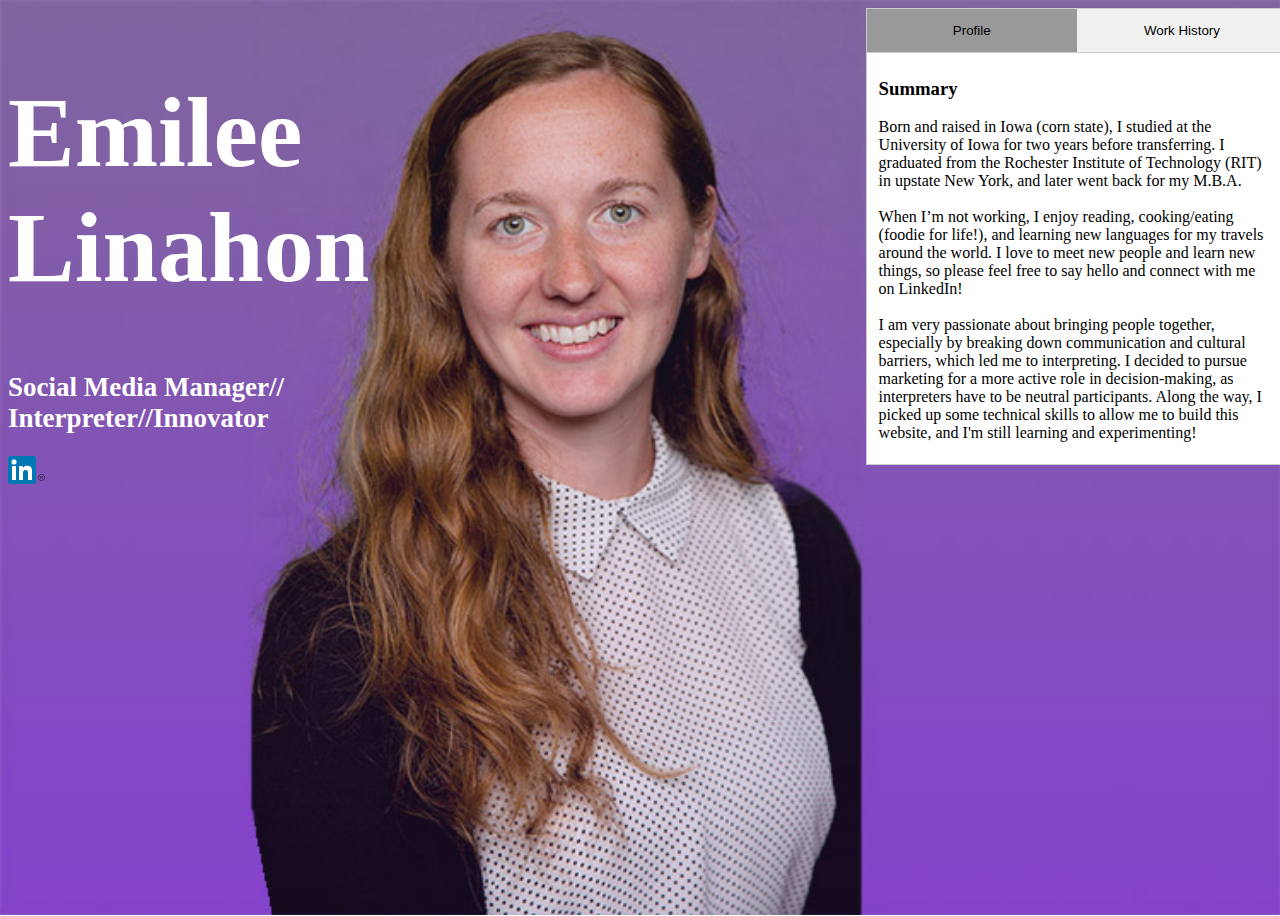
==== EmileeLinahon/index.html @ a99b5a28 "Officially online!" ====
<!DOCTYPE html>
<html>
	<head>
		<title>Emilee Linahon</title>
		<link href="main.css" rel="stylesheet">

	</head>
	<body>
		<div class="container">
      <div id="col1">
        <h1 id="NameTitle">Emilee <br> Linahon</h1>
        <h2 id="Roles">Social Media Manager//<br>Interpreter//Innovator</h2>
        <a href="https://www.linkedin.com/in/emilee-linahon-09620529/" target="blank">
          <img src="LinkedIn.png" alt="LinkedIn Logo">
        </a>
      </div>
      <div id="col2">
        <p>Nothing</p>
      </div>
      <div id="col3">
        <div class="tab">
          <button class="tablinks" onclick="showProfile()" id="prof">Profile</button>
          <button class="tablinks" onclick="showWorkHistory()" id="wh">Work History</button>
        </div>	
          <div id='Profile' class="tabcontent">
            <h3>Summary</h3>
            <p>Born and raised in Iowa (corn state), I studied at the University of Iowa for two years before transferring. I graduated from the Rochester Institute of Technology (RIT) in upstate New York, and later went back for my M.B.A.
              <br><br>When I’m not working, I enjoy reading, cooking/eating (foodie for life!), and learning new languages for my travels around the world. I love to meet new people and learn new things, so please feel free to say hello and connect with me on LinkedIn!
              <br><br>I am very passionate about bringing people together, especially by breaking down communication and cultural barriers, which led me to interpreting. I decided to pursue marketing for a more active role in decision-making, as interpreters have to be neutral participants. Along the way, I picked up some technical skills to allow me to build this website, and I'm still learning and experimenting!                
            </p>
          </div>
          <div id='WorkHistory' class="tabcontent">
            <h3>Industry Experience</h3>
            <p>Since relocating, I have been interpreting courses at the various locations of the San Diego Community College District.
              <br><br>In Rochester, I was a part-time social media manager at Soul Juicin, working with Facebook, Twitter, Instagram, and YouTube.
              <br><br>While in grad school and working at Soul Juicin, I also worked full-time at RIT as an interpreter on the science/engineering team.
              <br><br>Once I graduated from undergrad, I interpreted as a freelancer before being hired at RIT.
              <br><br>While studying at RIT, I became student manager of Artesano Cafe, then worked as a student interpreter and scheduler.
              <br><br>For detailed information and skills, please look at my LinkedIn.
            </p> 
          </div>
			</div>
		</div>			
    <script type="text/javascript" src="main.js"></script>
    <script>
      document.getElementById("prof").click();
    </script>
    <script type="text/javascript" src="https://platform.linkedin.com/badges/js/profile.js" async defer></script>
    <script src="//platform.linkedin.com/in.js" type="text/javascript"> lang: en_US</script>
	</body>
</html>
---- EmileeLinahon/main.css ----
body {
	background-image: url(PS.jpg);
	background-repeat: no-repeat;
	background-attachment: fixed;
	background-size: cover;
	color: white;
	height: 100vh;
	width: 100vw;
	overflow: hidden;
}

#col2 {
	visibility: hidden;
}

.container {
	overflow: hidden;
}

/* Tab */
div.tab {
    border: 1px solid #ccc;
	background-color: #f1f1f1;
	display: flex;
	overflow: hidden;
}

.tablinks {
	flex: 1;
}

/* Buttons inside tab */
div.tab button {
    background-color: inherit;
    float: left;
    border: none;
    outline: none;
    cursor: pointer;
    padding: 14px 16px;
    transition: 0.3s;
}

/* Hover on buttons */
div.tab button:hover {
    background-color: #ddd;
}

/* Active/current tablink */
div.tab button.active {
    background-color: #999;
}

.tabcontent {
	background: white;
	color: black;
    padding: 6px 12px;
    border: 1px solid #ccc;
	border-top: none;
	overflow: hidden;
}

#col3 {
	max-height: 100vh;
}

#WorkHistory {
	display: none;
}

@media screen and (min-width: 768px) {
	#NameTitle {
		font-size: 72px;
	}
	#Roles {
		font-size: 20px;
	}
	#col1 {
		border-radius: 0px;
		float: left;
		padding: 0px;
		margin: 0px;
		width: 26%;
	}
	#col2 {
		border-radius: 0px;
		float: left;
		padding: 0px;
		margin: 0px;
		width: 42%;
	}
	#col3 {
		border-radius: 0px;
		float: left;
		padding: 0px;
		margin: 0px;
		width: 32%;
	}
}

@media screen and (min-width: 1024px) {
	#NameTitle {
		font-size: 100px;
	}
	#Roles {
		font-size: 27px;
	}
	#col1 {
		border-radius: 0px;
		float: left;
		padding: 0px;
		margin: 0px;
		width: 26%;
	}
	#col2 {
		border-radius: 0px;
		float: left;
		padding: 0px;
		margin: 0px;
		width: 41%;
	}
	#col3 {
		border-radius: 0px;
		float: left;
		padding: 0px;
		margin: 0px;
		width: 33%;
	}
}

@media screen and (min-width: 1440px) {
	#NameTitle {
		font-size: 123px;
	}
	#Roles {
		font-size: 35px;
	}
	#col1 {
		border-radius: 0px;
		float: left;
		padding: 0px;
		margin: 0px;
		width: 26%;
	}
	#col2 {
		border-radius: 0px;
		float: left;
		padding: 0px;
		margin: 0px;
		width: 36%;
	}
	#col3 {
		border-radius: 0px;
		float: left;
		padding: 0px;
		margin: 0px;
		width: 38%;
	}
}

@media screen and (min-width: 2560px) {
	#NameTitle {
		font-size: 190px;
	}
	#Roles {
		font-size: 57px;
	}
	#col1 {
		border-radius: 0px;
		float: left;
		padding: 0px;
		margin: 0px;
		width: 26%;
	}
	#col2 {
		border-radius: 0px;
		float: left;
		padding: 0px;
		margin: 0px;
		width: 36%;
	}
	#col3 {
		border-radius: 0px;
		float: left;
		padding: 0px;
		margin: 0px;
		width: 38%;
	}
}

@media screen and (max-width: 767px) {
	body {
		background-image: url(mini.jpg);
	}
	#NameTitle {
		font-size: 54px;
	}

	#Roles {
		font-size: 20px;
	}
	#col1 {
		border-radius: 0px;
		float: left;
		padding: 0px;
		margin: 0px;
		width: 47%;
	}
	#col2 {
		border-radius: 0px;
		float: left;
		padding: 0px;
		margin: 0px;
		width: 6%;
	}
	#col3 {
		border-radius: 0px;
		float: left;
		padding: 0px;
		margin: 0px;
		width: 47%;
	}
}

.row {
	background: none;
}

footer {
	clear: both;
}
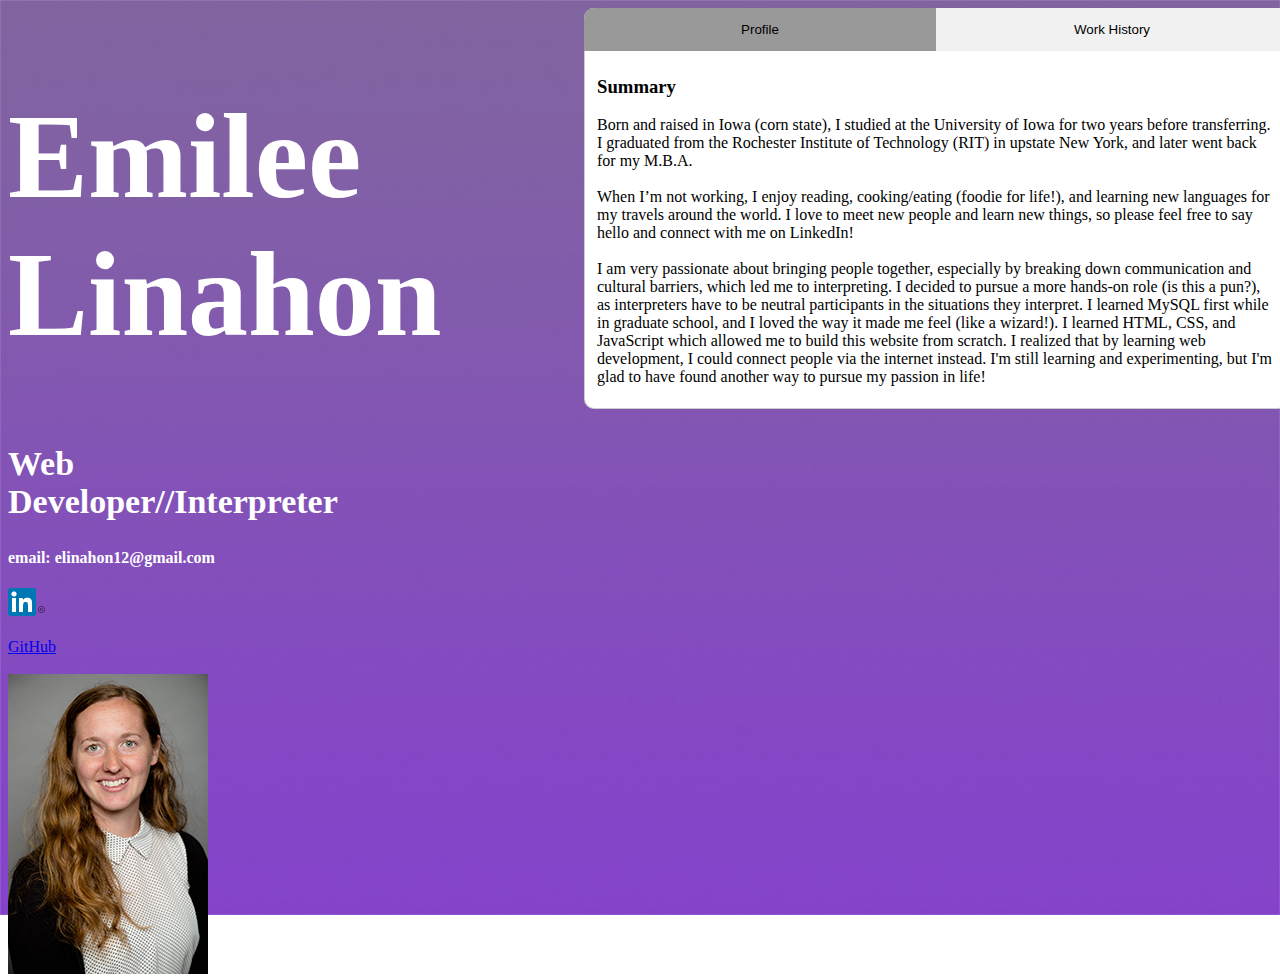
==== commit aa65d2b4: "fixed the media queries" ====
--- a/EmileeLinahon/index.html
+++ b/EmileeLinahon/index.html
@@ -9,10 +9,13 @@
 		<div class="container">
       <div id="col1">
         <h1 id="NameTitle">Emilee <br> Linahon</h1>
-        <h2 id="Roles">Social Media Manager//<br>Interpreter//Innovator</h2>
-        <a href="https://www.linkedin.com/in/emilee-linahon-09620529/" target="blank">
+        <h2 id="Roles">Web Developer//Interpreter</h2>
+        <h4 id='email'>email: elinahon12@gmail.com</h4>
+        <a href="https://www.linkedin.com/in/emileelinahon/" target="blank">
           <img src="LinkedIn.png" alt="LinkedIn Logo">
-        </a>
+        </a><br><br>
+        <a class="github-button" href="https://github.com/elinahon">GitHub</a><br><br>
+        <img src="little1.jpg" class="little" />
       </div>
       <div id="col2">
         <p>Nothing</p>
@@ -26,17 +29,17 @@
             <h3>Summary</h3>
             <p>Born and raised in Iowa (corn state), I studied at the University of Iowa for two years before transferring. I graduated from the Rochester Institute of Technology (RIT) in upstate New York, and later went back for my M.B.A.
               <br><br>When I’m not working, I enjoy reading, cooking/eating (foodie for life!), and learning new languages for my travels around the world. I love to meet new people and learn new things, so please feel free to say hello and connect with me on LinkedIn!
-              <br><br>I am very passionate about bringing people together, especially by breaking down communication and cultural barriers, which led me to interpreting. I decided to pursue marketing for a more active role in decision-making, as interpreters have to be neutral participants. Along the way, I picked up some technical skills to allow me to build this website, and I'm still learning and experimenting!                
+              <br><br>I am very passionate about bringing people together, especially by breaking down communication and cultural barriers, which led me to interpreting. I decided to pursue a more hands-on role (is this a pun?), as interpreters have to be neutral participants in the situations they interpret. I learned MySQL first while in graduate school, and I loved the way it made me feel (like a wizard!). I learned HTML, CSS, and JavaScript which allowed me to build this website from scratch. I realized that by learning web development, I could connect people via the internet instead. I'm still learning and experimenting, but I'm glad to have found another way to pursue my passion in life!              
             </p>
           </div>
           <div id='WorkHistory' class="tabcontent">
             <h3>Industry Experience</h3>
-            <p>Since relocating, I have been interpreting courses at the various locations of the San Diego Community College District.
-              <br><br>In Rochester, I was a part-time social media manager at Soul Juicin, working with Facebook, Twitter, Instagram, and YouTube.
+            <p>For detailed information and skills, please look at my LinkedIn (link provided on the left side of the page).
+              <br><br>Since relocating to San Diego, I have been interpreting part-time while I work on my development skills. I have also been studying computer science topics such as algorithms, as well as learning to build applications using React and Android.
+              <br><br>In Rochester, I was a part-time social media manager at Soul Juicin, working with Facebook, Twitter, Instagram, and YouTube. I also worked as a data analyst to spot opportunities for business growth.
               <br><br>While in grad school and working at Soul Juicin, I also worked full-time at RIT as an interpreter on the science/engineering team.
               <br><br>Once I graduated from undergrad, I interpreted as a freelancer before being hired at RIT.
               <br><br>While studying at RIT, I became student manager of Artesano Cafe, then worked as a student interpreter and scheduler.
-              <br><br>For detailed information and skills, please look at my LinkedIn.
             </p> 
           </div>
 			</div>
@@ -47,5 +50,6 @@
     </script>
     <script type="text/javascript" src="https://platform.linkedin.com/badges/js/profile.js" async defer></script>
     <script src="//platform.linkedin.com/in.js" type="text/javascript"> lang: en_US</script>
+    <script async defer src="https://buttons.github.io/buttons.js"></script>
 	</body>
 </html>--- a/EmileeLinahon/main.css
+++ b/EmileeLinahon/main.css
@@ -6,7 +6,11 @@
 	color: white;
 	height: 100vh;
 	width: 100vw;
-	overflow: hidden;
+	overflow: scroll;
+}
+
+.little {
+	visibility: hidden;
 }
 
 #col2 {
@@ -19,7 +23,7 @@
 
 /* Tab */
 div.tab {
-    border: 1px solid #ccc;
+	border-radius: 10px 10px 0 0;
 	background-color: #f1f1f1;
 	display: flex;
 	overflow: hidden;
@@ -52,6 +56,7 @@
 
 .tabcontent {
 	background: white;
+	border-radius: 0 0 10px 10px;
 	color: black;
     padding: 6px 12px;
     border: 1px solid #ccc;
@@ -67,134 +72,16 @@
 	display: none;
 }
 
-@media screen and (min-width: 768px) {
-	#NameTitle {
-		font-size: 72px;
-	}
-	#Roles {
-		font-size: 20px;
-	}
-	#col1 {
-		border-radius: 0px;
-		float: left;
-		padding: 0px;
-		margin: 0px;
-		width: 26%;
-	}
-	#col2 {
-		border-radius: 0px;
-		float: left;
-		padding: 0px;
-		margin: 0px;
-		width: 42%;
-	}
-	#col3 {
-		border-radius: 0px;
-		float: left;
-		padding: 0px;
-		margin: 0px;
-		width: 32%;
-	}
-}
-
-@media screen and (min-width: 1024px) {
-	#NameTitle {
-		font-size: 100px;
-	}
-	#Roles {
-		font-size: 27px;
-	}
-	#col1 {
-		border-radius: 0px;
-		float: left;
-		padding: 0px;
-		margin: 0px;
-		width: 26%;
-	}
-	#col2 {
-		border-radius: 0px;
-		float: left;
-		padding: 0px;
-		margin: 0px;
-		width: 41%;
-	}
-	#col3 {
-		border-radius: 0px;
-		float: left;
-		padding: 0px;
-		margin: 0px;
-		width: 33%;
-	}
-}
-
-@media screen and (min-width: 1440px) {
-	#NameTitle {
-		font-size: 123px;
-	}
-	#Roles {
-		font-size: 35px;
-	}
-	#col1 {
-		border-radius: 0px;
-		float: left;
-		padding: 0px;
-		margin: 0px;
-		width: 26%;
-	}
-	#col2 {
-		border-radius: 0px;
-		float: left;
-		padding: 0px;
-		margin: 0px;
-		width: 36%;
-	}
-	#col3 {
-		border-radius: 0px;
-		float: left;
-		padding: 0px;
-		margin: 0px;
-		width: 38%;
-	}
-}
-
-@media screen and (min-width: 2560px) {
-	#NameTitle {
-		font-size: 190px;
-	}
-	#Roles {
-		font-size: 57px;
-	}
-	#col1 {
-		border-radius: 0px;
-		float: left;
-		padding: 0px;
-		margin: 0px;
-		width: 26%;
-	}
-	#col2 {
-		border-radius: 0px;
-		float: left;
-		padding: 0px;
-		margin: 0px;
-		width: 36%;
-	}
-	#col3 {
-		border-radius: 0px;
-		float: left;
-		padding: 0px;
-		margin: 0px;
-		width: 38%;
-	}
-}
-
-@media screen and (max-width: 767px) {
+@media only screen 
+	and (min-device-width: 320px) 
+	and (max-device-width: 833px) {
+	
 	body {
 		background-image: url(mini.jpg);
 	}
 	#NameTitle {
-		font-size: 54px;
-	}
-
+		font-size: 65px;
+	}
 	#Roles {
 		font-size: 20px;
 	}
@@ -205,19 +92,126 @@
 		margin: 0px;
 		width: 47%;
 	}
-	#col2 {
-		border-radius: 0px;
-		float: left;
-		padding: 0px;
-		margin: 0px;
-		width: 6%;
-	}
-	#col3 {
-		border-radius: 0px;
-		float: left;
-		padding: 0px;
-		margin: 0px;
-		width: 47%;
+	.little {
+		visibility: visible;
+	}
+	#col2 {
+		border-radius: 0px;
+		float: left;
+		padding: 0px;
+		margin: 0px;
+		width: 2%;
+	}
+	#col3 {
+		border-radius: 0px;
+		float: left;
+		padding: 0px;
+		margin: 0px;
+		width: 51%;
+	}
+  }
+
+@media only screen 
+	and (min-device-width: 834px) 
+	and (max-device-width: 1399px) {
+
+	body {
+		background-image: url(mini.jpg);
+	}
+	#NameTitle {
+		font-size: 120px;
+	}
+	#Roles {
+		font-size: 34px;
+	}
+	#col1 {
+		border-radius: 0px;
+		float: left;
+		padding: 0px;
+		margin: 0px;
+		width: 30%;
+	}
+	.little {
+		visibility: visible;
+	}
+	#col2 {
+		border-radius: 0px;
+		float: left;
+		padding: 0px;
+		margin: 0px;
+		width:15%;
+	}
+	#col3 {
+		border-radius: 0px;
+		float: left;
+		padding: 0px;
+		margin: 0px;
+		width: 55%;
+	}
+}
+
+@media only screen 
+	and (min-device-width: 1440px)
+	and (max-device-width: 2000px) {
+
+	#NameTitle {
+		font-size: 123px;
+	}
+	#Roles {
+		font-size: 35px;
+	}
+	#col1 {
+		border-radius: 0px;
+		float: left;
+		padding: 0px;
+		margin: 0px;
+		width: 26%;
+	}
+	#col2 {
+		border-radius: 0px;
+		float: left;
+		padding: 0px;
+		margin: 0px;
+		width: 36%;
+	}
+	#col3 {
+		border-radius: 0px;
+		float: left;
+		padding: 0px;
+		margin: 0px;
+		width: 38%;
+	}
+}
+
+@media only screen
+	and (min-device-width: 2001px) {
+	
+	#NameTitle {
+		font-size: 190px;
+	}
+	#Roles {
+		font-size: 57px;
+	}
+	#col1 {
+		border-radius: 0px;
+		float: left;
+		padding: 0px;
+		margin: 0px;
+		width: 26%;
+	}
+	#col2 {
+		border-radius: 0px;
+		float: left;
+		padding: 0px;
+		margin: 0px;
+		width: 36%;
+	}
+	#col3 {
+		border-radius: 0px;
+		float: left;
+		padding: 0px;
+		margin: 0px;
+		width: 38%;
 	}
 }
 
@@ -227,4 +221,4 @@
 
 footer {
 	clear: both;
-}
+}